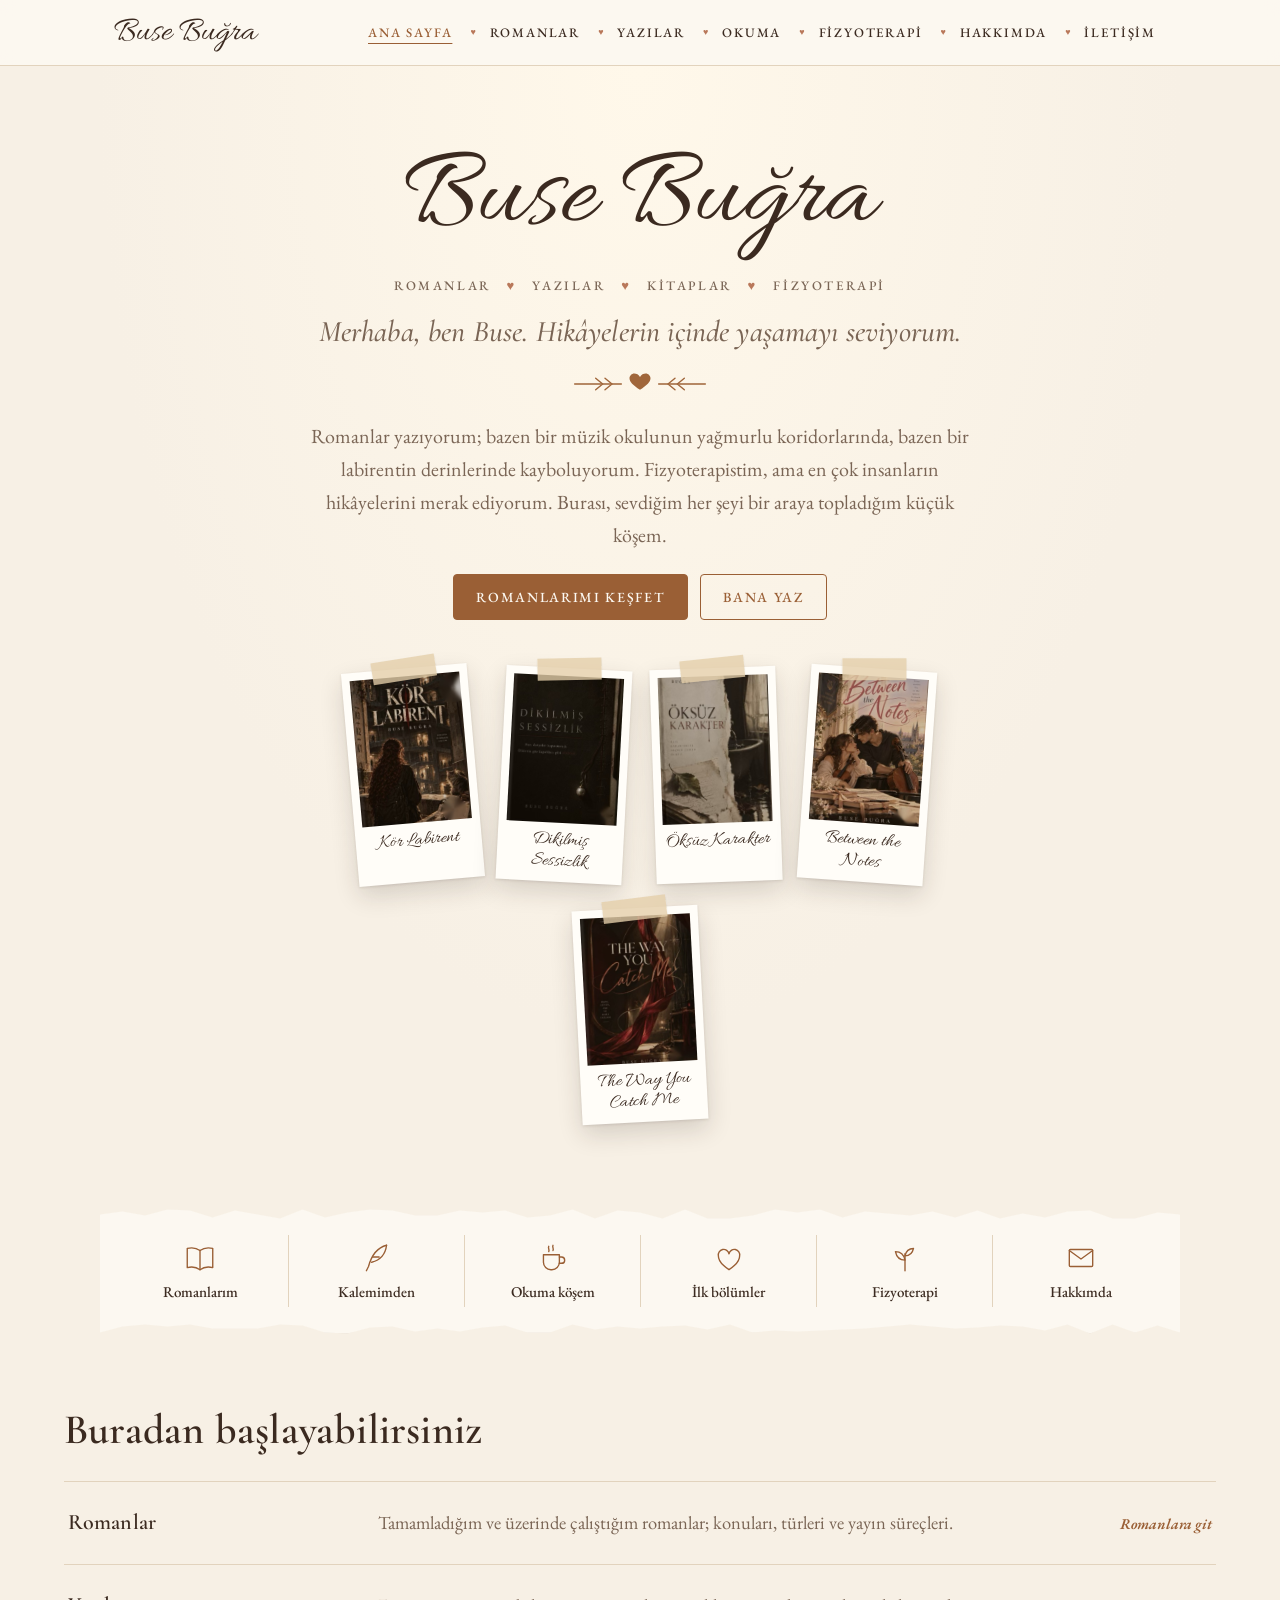
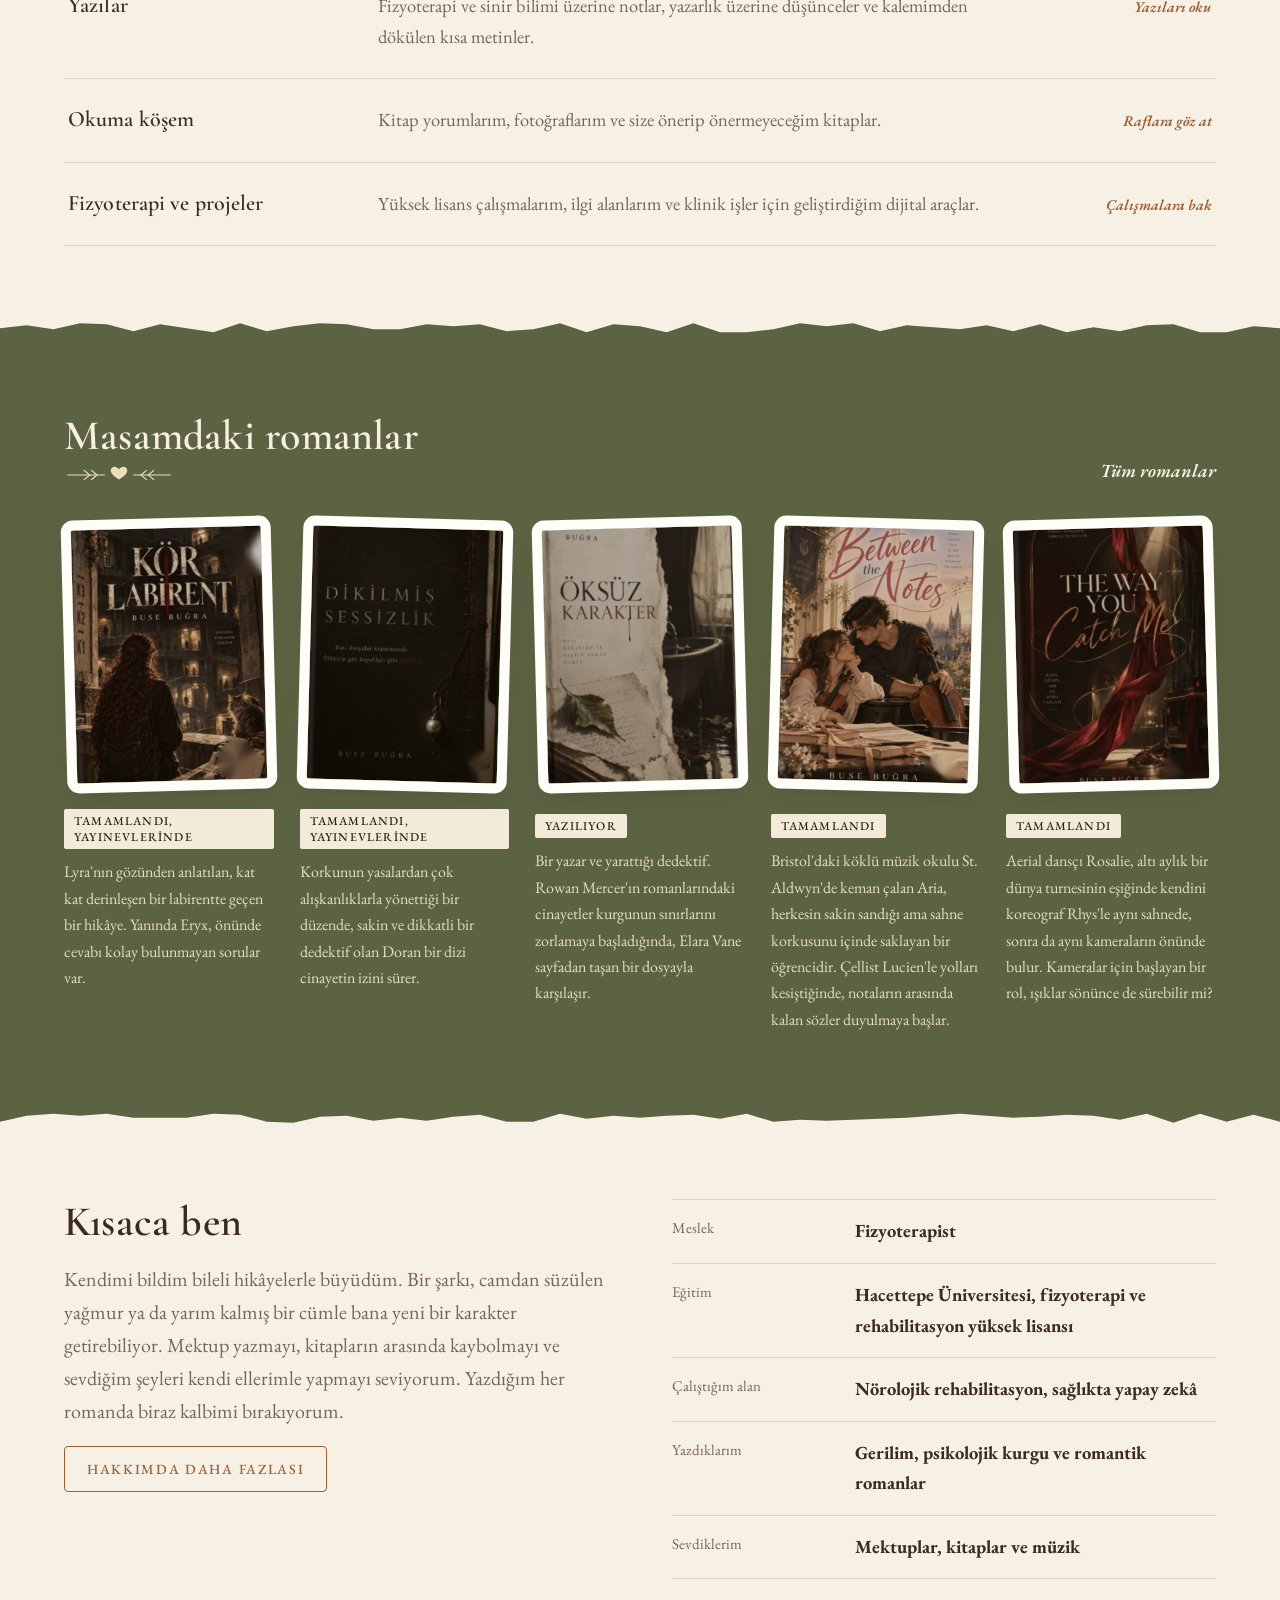
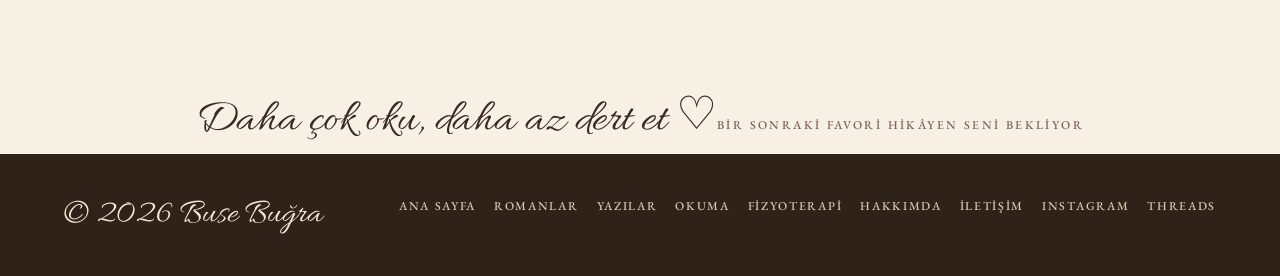
==== index.html @ b625b474 "Kişisel site: romanlar, yazılar, okuma köşesi, projeler ve yönetim paneli Co-Authored-By: Claude Opu" ====
<!DOCTYPE html>
<html lang="tr">
<head>
<meta charset="utf-8">
<meta name="viewport" content="width=device-width, initial-scale=1">
<title>Buse Buğra</title>
<meta name="description" content="Buse Buğra'nın romanları, yazıları ve çalışmaları.">
<link rel="icon" href="favicon.svg" type="image/svg+xml">
<link rel="stylesheet" href="style.css">
<script src="icerik.js"></script>
<script>document.documentElement.dataset.tema=(window.ICERIK&&ICERIK.tema)||"pudra"</script>
</head>
<body>

<header class="top">
  <div class="wrap">
    <a class="brand" href="index.html"><i></i>Buse Buğra</a>
    <nav class="nav" aria-label="Ana menü">
      <a href="index.html" aria-current="page">Ana Sayfa</a>
      <a href="romanlar.html">Romanlar</a>
      <a href="yazilar.html">Yazılar</a>
      <a href="okuma.html">Okuma</a>
      <a href="fizyoterapi.html">Fizyoterapi</a>
      <a href="hakkimda.html">Hakkımda</a>
      <a href="iletisim.html">İletişim</a>
    </nav>
  </div>
</header>

<main>
  <section class="band hero">
    <div class="wrap">
      <figure class="fan">
        <span class="sticker" aria-hidden="true">Okunmayı bekleyen 5 roman</span>
        <svg id="fan" viewBox="0 0 640 380" role="img" aria-label="Buse Buğra'nın beş romanının kapakları yelpaze gibi açılmış"></svg>
      </figure>
      <div class="text">
        <p class="hello-script k-only">Buse Buğra</p>
        <p class="caps-line k-only">Romanlar <span>&#9829;</span> Yazılar <span>&#9829;</span> Kitaplar <span>&#9829;</span> Fizyoterapi</p>
        <div class="sprig k-only" aria-hidden="true"></div>
        <h1>Merhaba, ben Buse. Hikâyelerin içinde yaşamayı seviyorum.</h1>
        <p class="lead">Romanlar yazıyorum; bazen bir müzik okulunun yağmurlu koridorlarında, bazen bir labirentin derinlerinde kayboluyorum. Fizyoterapistim, ama en çok insanların hikâyelerini merak ediyorum. Burası, sevdiğim her şeyi bir araya topladığım küçük köşem.</p>
        <div class="polas k-only" id="polas" style="order:7"></div>
        <div class="btns">
          <a class="btn solid" href="romanlar.html">Romanlarımı keşfet</a>
          <a class="btn ghost" href="iletisim.html">Bana yaz</a>
        </div>
      </div>
    </div>
  </section>

  <section class="k-only" style="padding:0 max(4vw,14px) 10px">
    <nav class="icons" aria-label="Bölümler">
      <a href="romanlar.html"><svg viewBox="0 0 32 32"><path d="M4 7c4-1 8-1 12 2 4-3 8-3 12-2v18c-4-1-8-1-12 2-4-3-8-3-12-2z"/><path d="M16 9v18"/></svg>Romanlarım</a>
      <a href="yazilar.html"><svg viewBox="0 0 32 32"><path d="M25 4c-8 2-14 9-17 20l-2 4"/><path d="M25 4c-1 8-6 14-14 16"/><path d="M12 15h6"/></svg>Kalemimden</a>
      <a href="okuma.html"><svg viewBox="0 0 32 32"><path d="M7 13h15v7a7 7 0 0 1-7 7h-1a7 7 0 0 1-7-7z"/><path d="M22 15h2a3 3 0 0 1 0 6h-2"/><path d="M12 5c-1 2 1 3 0 5M16 4c-1 2 1 3 0 5"/></svg>Okuma köşem</a>
      <a href="romanlar.html#kor-labirent"><svg viewBox="0 0 32 32"><path d="M16 27s-10-6-10-13a5 5 0 0 1 10-2 5 5 0 0 1 10 2c0 7-10 13-10 13z"/></svg>İlk bölümler</a>
      <a href="fizyoterapi.html"><svg viewBox="0 0 32 32"><path d="M16 28V12"/><path d="M16 18c-5 0-8-3-9-8 5 0 8 3 9 8zM16 14c4 0 7-2 8-7-4 0-7 2-8 7z"/></svg>Fizyoterapi</a>
      <a href="hakkimda.html"><svg viewBox="0 0 32 32"><rect x="5" y="8" width="22" height="16" rx="1"/><path d="M5 9l11 8 11-8"/></svg>Hakkımda</a>
    </nav>
  </section>
  <section class="band" style="padding-top:clamp(40px,5vw,64px)">
    <div class="wrap">
      <h2>Buradan başlayabilirsiniz</h2>
      <ul class="paths">
        <li><a href="romanlar.html"><h3>Romanlar</h3><p>Tamamladığım ve üzerinde çalıştığım romanlar; konuları, türleri ve yayın süreçleri.</p><span class="go">Romanlara git</span></a></li>
        <li><a href="yazilar.html"><h3>Yazılar</h3><p>Fizyoterapi ve sinir bilimi üzerine notlar, yazarlık üzerine düşünceler ve kalemimden dökülen kısa metinler.</p><span class="go">Yazıları oku</span></a></li>
        <li><a href="okuma.html"><h3>Okuma köşem</h3><p>Kitap yorumlarım, fotoğraflarım ve size önerip önermeyeceğim kitaplar.</p><span class="go">Raflara göz at</span></a></li>
        <li><a href="fizyoterapi.html"><h3>Fizyoterapi ve projeler</h3><p>Yüksek lisans çalışmalarım, ilgi alanlarım ve klinik işler için geliştirdiğim dijital araçlar.</p><span class="go">Çalışmalara bak</span></a></li>
      </ul>
    </div>
  </section>

  <section class="band mist olive">
    <div class="wrap">
      <div class="head">
        <h2>Masamdaki romanlar</h2>
        <a href="romanlar.html">Tüm romanlar</a>
      </div>
      <div class="books" id="books"></div>
    </div>
  </section>

  <section class="band hello">
    <div class="wrap">
      <div class="text">
        <h2>Kısaca ben</h2>
        <p class="lead">Kendimi bildim bileli hikâyelerle büyüdüm. Bir şarkı, camdan süzülen yağmur ya da yarım kalmış bir cümle bana yeni bir karakter getirebiliyor. Mektup yazmayı, kitapların arasında kaybolmayı ve sevdiğim şeyleri kendi ellerimle yapmayı seviyorum. Yazdığım her romanda biraz kalbimi bırakıyorum.</p>
        <div class="btns"><a class="btn ghost" href="hakkimda.html">Hakkımda daha fazlası</a></div>
      </div>
      <ul class="facts">
        <li><span>Meslek</span><b>Fizyoterapist</b></li>
        <li><span>Eğitim</span><b>Hacettepe Üniversitesi, fizyoterapi ve rehabilitasyon yüksek lisansı</b></li>
        <li><span>Çalıştığım alan</span><b>Nörolojik rehabilitasyon, sağlıkta yapay zekâ</b></li>
        <li><span>Yazdıklarım</span><b>Gerilim, psikolojik kurgu ve romantik romanlar</b></li>
        <li><span>Sevdiklerim</span><b>Mektuplar, kitaplar ve müzik</b></li>
      </ul>
    </div>
  </section>
  <div class="quote-strip k-only"><b>Daha çok oku, daha az dert et &#9825;</b><small>Bir sonraki favori hikâyen seni bekliyor</small></div>
</main>

<footer class="foot">
  <div class="wrap">
    <span>© 2026 Buse Buğra</span>
    <nav aria-label="Alt menü">
      <a href="index.html">Ana Sayfa</a>
      <a href="romanlar.html">Romanlar</a>
      <a href="yazilar.html">Yazılar</a>
      <a href="okuma.html">Okuma</a>
      <a href="fizyoterapi.html">Fizyoterapi</a>
      <a href="hakkimda.html">Hakkımda</a>
      <a href="iletisim.html">İletişim</a>
    </nav>
  </div>
</footer>

<script src="site.js"></script>
<script>
{
  const esc = s => String(s).replace(/[&<>"']/g, c => ({'&':'&amp;','<':'&lt;','>':'&gt;','"':'&quot;',"'":'&#39;'}[c]));

  const kitaplar = (window.ICERIK && ICERIK.romanlar) || [];
  const cs = getComputedStyle(document.documentElement);
  const zemin = {indigo:'--b1', gece:'--b3', gul:'--b2', lila:'--b4', pudra:'--b5'};

  // Kapak yelpazesi
  const satir = ad => { const out = []; let l = '';
    ad.split(' ').forEach(k => { if ((l + ' ' + k).trim().length > 10 && l) { out.push(l); l = k; } else l = (l + ' ' + k).trim(); });
    if (l) out.push(l); return out; };
  const W = 150, H = 214, cx = 320, top = 34, py = top + H + 320, n = kitaplar.length;
  const kat = (y, a, c, o) => `<path d="M0 ${y} ${Array.from({length: 8}, (_, i) => `Q ${i * 80 + 20} ${y - a * (i % 2 ? 1 : -1)} ${i * 80 + 40} ${y} T ${i * 80 + 80} ${y}`).join(' ')} L 640 400 L 0 400 Z" fill="${c}" style="filter:drop-shadow(0 -3px 2px rgba(58,31,36,${o}))"/>`;
  let fan = document.documentElement.dataset.tema === 'retro'
    ? `<defs><clipPath id="kart"><rect x="2" y="60" width="636" height="316" rx="30"/></clipPath></defs>
       <rect x="8" y="66" width="636" height="316" rx="30" fill="#3a1f24"/>
       <g clip-path="url(#kart)"><rect x="0" y="0" width="640" height="400" fill="#fbe6e3"/>
       <circle cx="500" cy="150" r="58" fill="#f7e2a2"/>` + kat(200, 16, '#d6cff2', .10) + kat(250, 14, '#f6d0d0', .12) + kat(300, 18, '#e46f7e', .14) + kat(345, 12, '#b8323f', .16) +
      `</g><rect x="2" y="60" width="636" height="316" rx="30" fill="none" stroke="#3a1f24" stroke-width="3"/>`
    : '';
  kitaplar.forEach((r, i) => {
    const aci = (i - (n - 1) / 2) * 12;
    const renk = cs.getPropertyValue(zemin[r.renk] || '--b1').trim();
    const yazi = r.renk === 'pudra' ? '#4a1f2e' : '#ffffff';
    const x = cx - W / 2, y = top;
    const ls = satir(r.ad);
    const lines = ls.map((t, j) => `<tspan x="${x + 18}" dy="${j ? 23 : 0}">${esc(t)}</tspan>`).join('');
    fan += `<g class="cv" style="transform-origin:${cx}px ${py}px;transform:rotate(${aci}deg);animation-delay:${i * 80}ms">
      <clipPath id="k${i}"><rect x="${x}" y="${y}" width="${W}" height="${H}" rx="8"/></clipPath>
      <rect x="${x + 5}" y="${y + 7}" width="${W}" height="${H}" rx="8" fill="#1c2030" opacity=".12"/>
      <g clip-path="url(#k${i})">
        <rect x="${x}" y="${y}" width="${W}" height="${H}" fill="${renk}"/>
        ${r.kapak ? `<image href="${esc(r.kapak)}" x="${x}" y="${y}" width="${W}" height="${H}" preserveAspectRatio="xMidYMid slice"/>` : ''}
        <rect x="${x}" y="${y}" width="9" height="${H}" fill="#000" opacity=".14"/>
        <circle cx="${x + W}" cy="${y + H}" r="80" fill="none" stroke="${yazi}" stroke-opacity=".22" stroke-width="1.5"/>
      </g>
      ${r.kapak ? '' : `<text y="${y + 38}" fill="${yazi}" font-family="Literata, Georgia, serif" font-size="19" font-weight="600">${lines}</text>`}
    </g>`;
  });
  const svg = document.getElementById('fan');
  svg.style.color = 'var(--ink)';
  svg.innerHTML = fan;

  // Polaroidler
  const pl = document.getElementById('polas');
  if (pl) pl.innerHTML = kitaplar.filter(r => r.kapak).map((r, i) => `<a class="pola" style="--r:${[-5, 3, -2, 4, -3][i % 5]}deg" href="romanlar.html#${SITE.slug(r.ad)}"><figure style="margin:0"><img src="${esc(r.kapak)}" alt="${esc(r.ad)} kapağı"><figcaption>${esc(r.ad)}</figcaption></figure></a>`).join('');

  // Roman kartları
  document.getElementById('books').innerHTML = kitaplar.map(r => `
    <article class="book">
      <a href="romanlar.html#${SITE.slug(r.ad)}" aria-label="${esc(r.ad)}">${SITE.kapak(r)}</a>
      <div><span class="tag">${esc(r.durum)}</span><p>${esc(r.tanitim)}</p></div>
    </article>`).join('');
}
</script>
</body>
</html>
---- style.css ----
/*
VOICE: sıcak ama özenli; bir yazarın ve bir klinisyenin ortak masası
IDEA: yazarın masası — romanlar yelpaze gibi açılmış, okura uzatılıyor
PICTURE: beş roman kapağının yelpazesi
COLOUR+TYPE: pudra beyazı zemin, bordo ana renk, gül kurusu vurgu; Literata + Figtree
LAYOUT: geniş beyaz alan, solda resim sağda metin, altta bantlar halinde bölümler
*/
@import url("https://fonts.googleapis.com/css2?family=Figtree:wght@400;500;600;700&family=Literata:opsz,wght@7..72,400;7..72,600&family=Fraunces:opsz,wght,SOFT,WONK@9..144,500..900,100,1&family=Caveat:wght@600&family=Cormorant+Garamond:ital,wght@0,500;0,600;0,700;1,500&family=EB+Garamond:ital,wght@0,400;0,500;1,400&family=Allura&display=swap");

:root{
  color-scheme:light dark;
  --bg:light-dark(#fdf7f6,#1d1417);
  --ink:light-dark(#2b1d22,#f3e6e8);
  --soft:light-dark(#6e5960,#c2a9b0);
  --line:light-dark(#eedcdc,#3a2a2f);
  --mist:light-dark(#f6e6e6,#271b1f);
  --indigo:light-dark(#7a2943,#eaa7b6);
  --indigo-ink:light-dark(#ffffff,#1d1417);
  --rose:#d98c9a;
  --b1:#7a2943;--b2:#b35a6e;--b3:#3a2a33;--b4:#9c6b80;--b5:#f0cfd3;--b6:#6e5960;--b7:#f6e6e6;
  --serif:"Literata",Georgia,serif;
  --sans:"Figtree",system-ui,sans-serif;
}
:root[data-theme=light]{color-scheme:light}
:root[data-theme=dark]{color-scheme:dark}
/* Renk temaları: icerik.js içindeki tema satırından seçilir */
:root[data-tema=murekkep]{--bg:light-dark(#ffffff,#14161f);--ink:light-dark(#1c2030,#eceef6);--soft:light-dark(#575d73,#a9aec4);--line:light-dark(#e3e5ef,#2a2e40);--mist:light-dark(#eef0fa,#1b1e2b);--indigo:light-dark(#3f4bb0,#9aa3f0);--indigo-ink:light-dark(#ffffff,#14161f);--rose:light-dark(#c8436e,#f08aa9);--b1:#3f4bb0;--b2:#c8436e;--b3:#2a2f45;--b4:#8e96d8;--b5:#e9b8c8}
:root[data-tema=lavanta]{--bg:light-dark(#faf8fd,#17131f);--ink:light-dark(#221b2e,#ece6f5);--soft:light-dark(#64597a,#b3a8c6);--line:light-dark(#e7e0f2,#2e2640);--mist:light-dark(#eee8f7,#201a2c);--indigo:light-dark(#5b3e8a,#c3a8ef);--indigo-ink:light-dark(#ffffff,#17131f);--rose:#e0a3c1;--b1:#5b3e8a;--b2:#b0679a;--b3:#2e2440;--b4:#8c7bb8;--b5:#e8d6f0}
:root[data-tema=gece]{color-scheme:dark;--bg:#151a2e;--ink:#ece6dd;--soft:#a9a6b8;--line:#2a3150;--mist:#1e2440;--indigo:#e58a9e;--indigo-ink:#151a2e;--rose:#e58a9e;--b1:#3d4a7a;--b2:#a8465e;--b3:#0d1120;--b4:#6f6a9a;--b5:#f2e9dc}
:root[data-tema=adacayi]{--bg:light-dark(#f7f6f0,#151814);--ink:light-dark(#1f2a22,#e6ece4);--soft:light-dark(#5d6a5f,#a9b5aa);--line:light-dark(#e2e4d8,#2b322b);--mist:light-dark(#ecefe3,#1c211b);--indigo:light-dark(#4f6b52,#a9c8a6);--indigo-ink:light-dark(#ffffff,#151814);--rose:#c9826b;--b1:#4f6b52;--b2:#a8634e;--b3:#26302a;--b4:#8aa08a;--b5:#e6dcc6}
:root[data-tema=adacayi] .cover.pudra,:root[data-tema=gece] .cover.pudra,:root[data-tema=lavanta] .cover.pudra{color:#2b2430}
*{box-sizing:border-box;min-width:0}
html{scroll-padding-top:72px}
body{margin:0;background:var(--bg);color:var(--ink);font:17px/1.6 var(--sans);overflow-x:clip}
a{color:inherit}
:focus-visible{outline:2px solid var(--indigo);outline-offset:3px;border-radius:4px}
.wrap{max-width:1180px;margin-inline:auto}
.band{padding:clamp(40px,6vw,88px) max(5vw,18px)}
.mist{background:var(--mist)}
h1,h2,h3{font-family:var(--serif);font-weight:600;line-height:1.08;text-wrap:balance;margin:0}
h1{font-size:clamp(34px,5vw,52px);letter-spacing:-.01em}
h2{font-size:clamp(28px,3.4vw,38px)}
h3{font-size:22px;line-height:1.2}
p{margin:0}
.lead{font-size:19px;color:var(--soft);max-width:34em}

/* Üst menü */
.top{position:sticky;top:0;z-index:5;background:color-mix(in srgb,var(--bg) 92%,transparent);backdrop-filter:blur(8px);border-bottom:1px solid var(--line)}
.top .wrap{display:flex;flex-wrap:wrap;align-items:center;justify-content:space-between;gap:8px 24px;padding:14px max(5vw,18px)}
.brand{font:600 22px/1 var(--serif);text-decoration:none;display:flex;align-items:center;gap:10px}
.brand i{width:9px;height:9px;border-radius:50%;background:var(--rose)}
.nav{display:flex;flex-wrap:wrap;gap:2px}
.nav a{text-decoration:none;font-weight:500;font-size:15px;padding:10px 12px;border-radius:999px;color:var(--soft)}
.nav a:hover{color:var(--ink);background:var(--mist)}
.nav a[aria-current=page]{color:var(--ink);background:var(--mist)}

/* Butonlar */
.btns{display:flex;flex-wrap:wrap;gap:12px}
.btn{display:inline-flex;align-items:center;min-height:48px;padding:0 22px;border-radius:999px;font-weight:600;font-size:16px;text-decoration:none;border:1.5px solid var(--indigo)}
.btn.solid{background:var(--indigo);color:var(--indigo-ink)}
.btn.ghost{color:var(--indigo)}
.btn:hover{filter:brightness(1.08)}

/* Giriş */
.hero .wrap{display:grid;grid-template-columns:minmax(0,.9fr) minmax(0,1.1fr);gap:clamp(28px,5vw,72px);align-items:center}
.hero .text{display:grid;gap:22px}
.fan{width:100%;max-width:520px;justify-self:center;margin:0}
.fan svg{width:100%;height:auto;display:block;overflow:visible}
.fan .cv{transform-box:view-box;animation:fan .9s cubic-bezier(.2,.7,.2,1) both}
@keyframes fan{from{transform:rotate(0deg) translateY(10px);opacity:0}}
@media(prefers-reduced-motion:reduce){.fan .cv{animation:none}}

/* Üç yol */
.paths{list-style:none;margin:28px 0 0;padding:0;border-top:1px solid var(--line)}
.paths li{border-bottom:1px solid var(--line)}
.paths a{display:grid;grid-template-columns:minmax(0,15em) minmax(0,1fr) 9.5em;gap:8px 32px;align-items:baseline;padding:26px 4px;text-decoration:none}
.paths a:hover h3{color:var(--indigo)}
.paths p{color:var(--soft)}
.paths .go{text-align:right;font-weight:600;color:var(--indigo);font-size:15px;white-space:nowrap}

/* Romanlar */
.head{display:flex;flex-wrap:wrap;justify-content:space-between;align-items:end;gap:12px 24px;margin-bottom:32px}
.head a{font-weight:600;color:var(--indigo);text-decoration:none}
.books{display:grid;grid-template-columns:repeat(5,minmax(0,1fr));gap:clamp(16px,2vw,28px)}
.book{display:grid;grid-template-rows:auto 1fr;gap:18px}
.cover{aspect-ratio:3/4;border-radius:4px 12px 12px 4px;padding:18px 16px;display:flex;flex-direction:column;justify-content:space-between;color:#fff;position:relative;overflow:hidden;box-shadow:inset 10px 0 0 rgba(0,0,0,.14)}
.cover.indigo{background:var(--b1)}.cover.gece{background:var(--b3)}.cover.gul{background:var(--b2)}.cover.lila{background:var(--b4)}.cover.pudra{background:var(--b5);color:#4a1f2e}
.cover.foto{padding:0;box-shadow:none;background:var(--line)}.cover.foto::after{display:none}
.cover.foto img{width:100%;height:100%;object-fit:cover;display:block}
a:has(>.cover){display:block;text-decoration:none;border-radius:4px 12px 12px 4px}
.cover.pudra::after{border-color:rgba(74,31,46,.2)}
.cover b{font:600 clamp(21px,1.9vw,25px)/1.12 var(--serif);text-wrap:balance}
.cover small{font-size:14px;opacity:.85}
.cover::after{content:"";position:absolute;right:-30%;bottom:-20%;width:90%;aspect-ratio:1;border-radius:50%;border:1.5px solid rgba(255,255,255,.22)}
.tag{display:inline-block;font-size:13px;font-weight:600;padding:4px 10px;border-radius:999px;background:var(--bg);color:var(--ink);margin-bottom:10px}
.book p{color:var(--soft);font-size:16px}

/* Kısa tanışma */
.hello .wrap{display:grid;grid-template-columns:minmax(0,1fr) minmax(0,1fr);gap:clamp(24px,5vw,72px);align-items:start}
.hello .text{display:grid;gap:18px}
.facts{list-style:none;margin:0;padding:0;display:grid;gap:0;border-top:1px solid var(--line)}
.facts li{display:grid;grid-template-columns:9em minmax(0,1fr);gap:16px;padding:16px 0;border-bottom:1px solid var(--line)}
.facts span{color:var(--soft);font-size:15px}

/* Alt bilgi */
.foot{border-top:1px solid var(--line);padding:32px max(5vw,18px);font-size:15px;color:var(--soft)}
.foot .wrap{display:flex;flex-wrap:wrap;justify-content:space-between;gap:12px 24px}
.foot nav{display:flex;flex-wrap:wrap;gap:4px 18px}
.foot a{text-decoration:none}.foot a:hover{color:var(--ink)}

/* Yakında sayfaları */
.soon{min-height:52vh;display:grid;place-items:center;text-align:center}
.soon .wrap{display:grid;gap:18px;justify-items:center}

@media(max-width:1060px){.books{grid-template-columns:repeat(3,minmax(0,1fr))}}
@media(max-width:860px){
  .books{grid-template-columns:minmax(0,1fr);max-width:440px}
  .paths a{grid-template-columns:minmax(0,1fr) auto}
  .cover{aspect-ratio:16/9}
  .paths p{grid-column:1/-1;grid-row:2}
}
@media(max-width:700px){
  .hero .wrap,.hello .wrap{grid-template-columns:minmax(0,1fr)}
  .hero .text{order:-1}
  .fan{max-width:380px}
  .facts li{grid-template-columns:minmax(0,1fr);gap:2px}
}

/* Romanlar sayfası */
.intro{display:grid;gap:16px}.intro .lead{max-width:40em}
.jump{display:flex;flex-wrap:wrap;gap:8px;margin-top:8px}
.jump a{text-decoration:none;font-size:15px;font-weight:500;padding:9px 14px;border-radius:999px;border:1px solid var(--line);color:var(--soft)}
.jump a:hover{color:var(--ink);border-color:var(--indigo)}
.novel{display:grid;grid-template-columns:minmax(0,300px) minmax(0,1fr);gap:clamp(24px,5vw,64px);align-items:start;padding-block:clamp(36px,5vw,64px);border-top:1px solid var(--line)}
.novel:first-child{border-top:0}
.novel .cover{max-width:300px}
.novel .cover b{font-size:clamp(24px,2.6vw,30px)}
.novel .body{display:grid;gap:18px;max-width:640px}
.novel .tags{display:flex;flex-wrap:wrap;gap:8px}
.novel .tag{margin:0;background:var(--bg)}
.novel .tag.ok{background:color-mix(in srgb,var(--indigo) 14%,transparent);color:var(--indigo)}
.novel .lead{max-width:none}
.meta{list-style:none;margin:0;padding:0;border-top:1px solid var(--line)}
.meta li{display:grid;grid-template-columns:8em minmax(0,1fr);gap:16px;padding:12px 0;border-bottom:1px solid var(--line);font-size:16px}
.meta span{color:var(--soft)}
.note{font-size:15px;color:var(--soft);background:var(--mist);padding:16px 18px;border-radius:12px}
@media(max-width:700px){.novel{grid-template-columns:minmax(0,1fr)}.novel .cover{max-width:240px}}

/* Yazılar */
.jump button{font:500 15px var(--sans);padding:9px 14px;min-height:40px;border-radius:999px;border:1px solid var(--line);background:none;color:var(--soft);cursor:pointer}
.jump button:hover{color:var(--ink);border-color:var(--indigo)}
.jump button[aria-pressed=true]{background:var(--indigo);border-color:var(--indigo);color:var(--indigo-ink)}
.posts{list-style:none;margin:0;padding:0;border-top:1px solid var(--line)}
.posts>li{border-bottom:1px solid var(--line)}
.post{display:grid;grid-template-columns:10em minmax(0,1fr) auto;gap:6px 32px;align-items:baseline;padding:26px 4px;text-decoration:none}
.post .when,.read .when{color:var(--soft);font-size:15px;white-space:nowrap}
.post .what{display:grid;gap:6px}
.post b{font:600 22px/1.25 var(--serif)}
.post:hover b{color:var(--indigo)}
.post .ozet{color:var(--soft);font-size:16px;max-width:40em}
.kat{font-size:14px;font-weight:600;color:var(--indigo)}
.post .go{font-size:14px;color:var(--soft);white-space:nowrap}
.empty{padding:40px 4px;display:grid;gap:6px}
.empty b{font:600 22px var(--serif)}.empty span{color:var(--soft)}
.narrow{max-width:700px}
.read .back{display:inline-block;margin-bottom:28px;font-weight:600;color:var(--indigo);text-decoration:none}
.read header{display:grid;gap:12px;margin-bottom:36px;padding-bottom:28px;border-bottom:1px solid var(--line)}
.prose{font:18px/1.8 var(--serif);display:grid;gap:1.1em}
.prose h2{font-size:26px;margin-top:.6em}
.prose blockquote{margin:0;padding:4px 0 4px 20px;border-left:3px solid var(--rose);color:var(--soft);font-style:italic}
.pager{display:grid;grid-template-columns:minmax(0,1fr) minmax(0,1fr);gap:16px;margin-top:56px;padding-top:28px;border-top:1px solid var(--line)}
.pager a{text-decoration:none;display:grid;gap:4px;font:600 18px/1.3 var(--serif)}
.pager a span{font:500 14px var(--sans);color:var(--soft)}
.pager a.next{text-align:right}
.pager a:hover{color:var(--indigo)}
@media(max-width:700px){.post{grid-template-columns:minmax(0,1fr)}.post .go{display:none}.pager{grid-template-columns:minmax(0,1fr)}.pager a.next{text-align:left}}
.devam{margin-top:32px}.devam.yakinda{font:italic 18px var(--serif);color:var(--soft)}
.post .kisa{font-size:13px;font-weight:600;color:var(--rose);margin-left:8px}

/* Fizyoterapi ve projeler */
.physio{display:grid;grid-template-columns:minmax(0,1.1fr) minmax(0,1fr);gap:clamp(24px,5vw,72px);align-items:start}
.grp{font-size:20px;margin:8px 0 16px}
.apps{display:grid;grid-template-columns:repeat(auto-fill,minmax(min(100%,320px),1fr));gap:16px;margin-bottom:36px}
.app{display:grid;grid-template-columns:64px minmax(0,1fr);gap:16px;background:var(--bg);border:1px solid var(--line);border-radius:18px;padding:20px}
.app img,.app .ph{width:64px;height:64px;border-radius:16px;object-fit:cover;background:var(--mist)}
.app h4{font:600 19px/1.2 var(--serif);margin:2px 0 6px}
.app p{font-size:15px;color:var(--soft);margin-bottom:14px}
.btn.sm{min-height:40px;padding:0 16px;font-size:15px}
/* Hakkımda */
.about{display:grid;grid-template-columns:minmax(0,1.3fr) minmax(0,.8fr);gap:clamp(28px,5vw,72px);align-items:start}
.about .text{display:grid;gap:22px}
.portrait{margin:0;aspect-ratio:4/5;border-radius:200px 200px 24px 24px;overflow:hidden;background:var(--mist)}
.portrait img{width:100%;height:100%;object-fit:cover}
.portrait .mono{width:100%;height:100%;display:grid;place-items:center;font:600 clamp(90px,14vw,160px)/1 var(--serif);color:var(--indigo);background:linear-gradient(160deg,var(--mist),color-mix(in srgb,var(--rose) 35%,var(--mist)))}
.facts.wide li{grid-template-columns:12em minmax(0,1fr)}
/* İletişim */
.contact{min-height:60vh}
.contact .wrap{display:grid;gap:20px;max-width:760px;margin-inline:0}
.mail{display:grid;gap:10px;margin-top:12px;padding:28px;border-radius:20px;background:var(--mist)}
.mail span{color:var(--soft);font-size:15px}
.mail b{font:600 clamp(20px,3.4vw,28px)/1.2 var(--serif);overflow-wrap:anywhere}
.mail .btns{margin-top:8px}
.mail small{color:var(--soft);min-height:1.2em}
button.btn{font-family:var(--sans);background:none;cursor:pointer}
@media(max-width:760px){.physio,.about{grid-template-columns:minmax(0,1fr)}.portrait{max-width:300px}}

/* Romanın şarkıları */
.songs{border-top:1px solid var(--line);padding-top:14px}
.songs summary{cursor:pointer;font:600 18px var(--serif);list-style:none;display:flex;justify-content:space-between;align-items:center;gap:12px;min-height:44px}
.songs summary::-webkit-details-marker{display:none}
.songs summary::after{content:"+";font:400 24px var(--sans);color:var(--indigo)}
.songs[open] summary::after{content:"–"}
.songs summary span{font:500 14px var(--sans);color:var(--soft);margin-left:auto}
.songs ol{margin:8px 0 0;padding:0;list-style:none;counter-reset:s;display:grid;gap:2px}
.songs li{counter-increment:s}
.songs a{display:grid;grid-template-columns:2em minmax(0,1fr) auto;gap:10px;align-items:baseline;padding:9px 8px;border-radius:10px;text-decoration:none}
.songs a::before{content:counter(s);color:var(--soft);font-size:14px}
.songs a:hover{background:var(--bg)}
.songs b{font-weight:600;font-size:16px}
.songs a span{color:var(--soft);font-size:14px;text-align:right}
.prose h3.alt{font:italic 400 22px var(--serif);color:var(--soft);margin-top:-.6em}

/* Okuma köşem */
.shelf{display:grid;grid-template-columns:repeat(auto-fill,minmax(min(100%,210px),1fr));gap:18px}
.now{display:grid;grid-template-columns:64px minmax(0,1fr);gap:14px;align-items:start;background:var(--bg);border-radius:16px;padding:16px}
.now img,.now .spine{width:64px;aspect-ratio:2/3;border-radius:3px 8px 8px 3px;object-fit:cover;box-shadow:inset 5px 0 0 rgba(0,0,0,.15)}
.now .spine{display:flex;align-items:flex-end;padding:6px;color:#fff}
.now .spine b{font:600 10px/1.15 var(--serif)}
.now h3{font-size:17px;line-height:1.25}
.now p{font-size:14px;color:var(--soft);margin:4px 0 10px}
.bar{height:6px;border-radius:9px;background:var(--mist);overflow:hidden}
.bar span{display:block;height:100%;background:var(--indigo);border-radius:9px}
.now small{font-size:13px;color:var(--soft)}
.reviews{display:grid;grid-template-columns:repeat(auto-fill,minmax(min(100%,240px),1fr));gap:24px}
.review{text-decoration:none;display:grid;gap:14px}
.review img,.review .ph{width:100%;aspect-ratio:4/5;object-fit:cover;border-radius:16px}
.review .ph{display:flex;align-items:flex-end;padding:18px;color:#fff}
.review .ph b{font:600 22px/1.15 var(--serif)}
.review:hover h3{color:var(--indigo)}
.rv{display:grid;gap:4px;justify-items:start}
.rv .by{color:var(--soft);font-size:15px}
.stars{color:var(--rose);letter-spacing:2px;font-size:16px}.stars i{font-style:normal;opacity:.25}
.badge{display:inline-block;font-size:13px;font-weight:600;padding:4px 10px;border-radius:999px}
.badge.yes{background:color-mix(in srgb,var(--indigo) 15%,transparent);color:var(--indigo)}
.badge.maybe{background:var(--mist);color:var(--soft)}
.badge.no{background:var(--line);color:var(--ink)}
.read header .badge{justify-self:start}
.hero-img{width:100%;border-radius:18px;margin-bottom:32px}
.pull{margin:0 0 32px;font:italic 400 24px/1.45 var(--serif);color:var(--indigo);text-wrap:balance}
.social{display:inline-flex;align-items:center;gap:8px;text-decoration:none;font-weight:600}
.reviews .empty{grid-column:1/-1}
.pimg{margin:.4em 0}.pimg img{width:100%;border-radius:14px;display:block}.pimg figcaption{font:14px var(--sans);color:var(--soft);margin-top:8px;text-align:center}

/* ============ RETRO TEMA (Pinterest ilhamı: kâğıt kesiği, şeker kutusu, retro sabun) ============ */
:root[data-tema=retro]{color-scheme:light;
  --bg:#fbf3ea;--ink:#3a1f24;--soft:#7a5a5f;--line:#ecd3cc;--mist:#f8dcdc;
  --indigo:#b8323f;--indigo-ink:#fff8f1;--rose:#e46f7e;
  --lila:#d6cff2;--butter:#f7e2a2;--cherry:#b8323f;
  --b1:#b8323f;--b2:#e46f7e;--b3:#3a1f24;--b4:#9a8ad6;--b5:#f6d0d0;--b6:#c46a3c;--b7:#f7e2a2;
  --serif:"Fraunces","Literata",Georgia,serif;
}
:root[data-tema=retro] h1,:root[data-tema=retro] h2,:root[data-tema=retro] .brand{font-family:var(--serif);font-weight:800;font-variation-settings:"SOFT" 100,"WONK" 1;letter-spacing:-.01em}
:root[data-tema=retro] h1{font-size:clamp(38px,5.6vw,60px)}
:root[data-tema=retro] h3{font-family:var(--serif);font-weight:700;font-variation-settings:"SOFT" 100}
:root[data-tema=retro] .brand i{background:var(--cherry);width:12px;height:12px;box-shadow:0 0 0 3px var(--butter)}
/* üst menü */
:root[data-tema=retro] .top{background:var(--bg);border-bottom:2px solid var(--ink)}
:root[data-tema=retro] .nav a{color:var(--ink);font-weight:600}
:root[data-tema=retro] .nav a:hover{background:var(--mist)}
:root[data-tema=retro] .nav a[aria-current=page]{background:var(--cherry);color:var(--indigo-ink)}
/* retro düğmeler: kalın çerçeve + kaydırılmış gölge */
:root[data-tema=retro] .btn{border:2px solid var(--ink);box-shadow:3px 3px 0 var(--ink);transition:transform .12s,box-shadow .12s}
:root[data-tema=retro] .btn:hover{transform:translate(-1px,-1px);box-shadow:4px 4px 0 var(--ink);filter:none}
:root[data-tema=retro] .btn:active{transform:translate(2px,2px);box-shadow:1px 1px 0 var(--ink)}
:root[data-tema=retro] .btn.ghost{background:var(--bg);color:var(--ink)}
:root[data-tema=retro] .btn.solid{background:var(--cherry);color:var(--indigo-ink)}
/* pötikare bant + tırtıklı kenar */
:root[data-tema=retro] .band.mist{position:relative;background-color:#fbe6e3;
  background-image:linear-gradient(90deg,rgba(228,111,126,.16) 50%,transparent 50%),linear-gradient(rgba(228,111,126,.16) 50%,transparent 50%);
  background-size:28px 28px}
:root[data-tema=retro] .band.mist::before{content:"";position:absolute;left:0;right:0;top:-13px;height:14px;
  background:radial-gradient(circle at 10px 14px,#fbe6e3 9.5px,transparent 10px) 0 0/20px 14px repeat-x}
:root[data-tema=retro] .band.mist::after{content:"";position:absolute;left:0;right:0;bottom:-13px;height:14px;z-index:1;
  background:radial-gradient(circle at 10px 0,#fbe6e3 9.5px,transparent 10px) 0 0/20px 14px repeat-x}
/* kartlar: çerçeveli, gölgeli */
:root[data-tema=retro] .now,:root[data-tema=retro] .app,:root[data-tema=retro] .mail,:root[data-tema=retro] .panel{border:2px solid var(--ink);box-shadow:5px 5px 0 var(--ink);background:var(--bg)}
:root[data-tema=retro] .cover{border-radius:6px 14px 14px 6px;box-shadow:5px 5px 0 var(--ink);border:2px solid var(--ink)}
:root[data-tema=retro] .tag{border:1.5px solid var(--ink);background:var(--butter)}
:root[data-tema=retro] .novel .tag{background:var(--butter)}
:root[data-tema=retro] .novel .tag.ok{background:var(--lila);color:var(--ink)}
:root[data-tema=retro] .jump a,:root[data-tema=retro] .jump button{border:2px solid var(--ink);color:var(--ink);font-weight:600;background:var(--bg)}
:root[data-tema=retro] .jump button[aria-pressed=true]{background:var(--cherry);color:var(--indigo-ink)}
:root[data-tema=retro] .paths li{border-color:var(--ink)}
:root[data-tema=retro] .paths{border-color:var(--ink)}
:root[data-tema=retro] .paths a:hover{background:var(--butter)}
:root[data-tema=retro] .kat,:root[data-tema=retro] .head a,:root[data-tema=retro] .paths .go{color:var(--cherry)}
:root[data-tema=retro] .foot{background:var(--cherry);color:#fbe6e3;border:0}
:root[data-tema=retro] .foot a:hover{color:#fff}
:root[data-tema=retro] .portrait{border:2px solid var(--ink);box-shadow:6px 6px 0 var(--ink)}
:root[data-tema=retro] .portrait .mono{background:repeating-linear-gradient(135deg,var(--mist) 0 14px,#fbe6e3 14px 28px);color:var(--cherry)}
/* çıkartma rozeti */
.sticker{display:none}
:root[data-tema=retro] .sticker{display:grid;place-items:center;position:absolute;width:118px;height:118px;border-radius:50%;
  background:var(--butter);border:2px solid var(--ink);box-shadow:3px 3px 0 var(--ink);transform:rotate(-12deg);
  font:600 21px/1.05 "Caveat",cursive;color:var(--ink);text-align:center;padding:12px;z-index:2}
:root[data-tema=retro] .fan{position:relative}
.fan .sticker{right:2%;top:-2%}
@media(max-width:700px){:root[data-tema=retro] .sticker{width:92px;height:92px;font-size:17px}}
:root[data-tema=retro] .hero{background:linear-gradient(180deg,var(--bg) 60%,#f6e1dc)}

/* ============ KAFE TEMA (mum ışığında okuma köşesi) ============ */
.k-only{display:none}
:root[data-tema=kafe]{color-scheme:light;
  --bg:#f7f0e5;--paper:#fcf8f1;--ink:#3b2a20;--soft:#7a6555;--line:#e2d3bd;--mist:#efe3d0;
  --indigo:#9a5f35;--indigo-ink:#fcf8f1;--rose:#b9785a;--olive:#5c6343;--espresso:#2e2219;--candle:#e5b562;
  --b1:#5a3a2a;--b2:#9a5f35;--b3:#2e2219;--b4:#5c6343;--b5:#e9dcc6;--b6:#7a6555;--b7:#efe3d0;
  --serif:"Cormorant Garamond","EB Garamond",Georgia,serif;--sans:"EB Garamond",Georgia,serif;
  --script:"Allura","Caveat",cursive;--sprig:url("data:image/svg+xml,%3Csvg xmlns='http://www.w3.org/2000/svg' viewBox='0 0 120 24'%3E%3Cg fill='none' stroke='%23a0663a' stroke-width='1.2' stroke-linecap='round'%3E%3Cpath d='M4 12h40M76 12h40'/%3E%3Cpath d='M36 12l-6-5M36 12l-6 5M28 12l-6-5M28 12l-6 5M84 12l6-5M84 12l6 5M92 12l6-5M92 12l6 5'/%3E%3Cpath d='M60 17c-6-4-9-7-9-10 0-2 2-4 4-4 2 0 4 1 5 3 1-2 3-3 5-3 2 0 4 2 4 4 0 3-3 6-9 10z' fill='%23a0663a' stroke='none'/%3E%3C/g%3E%3C/svg%3E");
}
:root[data-tema=kafe] .k-only{display:block}
:root[data-tema=kafe] body{font-size:18.5px;line-height:1.65;background:var(--bg)}
:root[data-tema=kafe] h1,:root[data-tema=kafe] h2,:root[data-tema=kafe] h3{font-family:var(--serif);font-weight:600;letter-spacing:.005em}
:root[data-tema=kafe] h2{font-size:clamp(30px,3.6vw,42px)}
:root[data-tema=kafe] .lead{font-size:20px}
/* başlık çubuğu */
:root[data-tema=kafe] .top{background:color-mix(in srgb,var(--paper) 94%,transparent);border-bottom:1px solid var(--line)}
:root[data-tema=kafe] .brand{font:400 34px/1 var(--script);color:var(--ink)}
:root[data-tema=kafe] .brand i{display:none}
:root[data-tema=kafe] .nav a{font:500 13px var(--sans);text-transform:uppercase;letter-spacing:.14em;color:var(--ink);padding:10px 10px;border-radius:0}
:root[data-tema=kafe] .nav a+a::before{content:"\2665";color:var(--rose);font-size:9px;margin:0 12px 0 -4px;vertical-align:2px}
:root[data-tema=kafe] .nav a:hover,:root[data-tema=kafe] .nav a[aria-current=page]{background:none;color:var(--indigo)}
:root[data-tema=kafe] .nav a[aria-current=page]{text-decoration:underline;text-underline-offset:6px;text-decoration-thickness:1px}
/* düğmeler */
:root[data-tema=kafe] .btn{border-radius:4px;font:500 14px var(--sans);text-transform:uppercase;letter-spacing:.12em;min-height:46px;padding:0 22px;border:1px solid var(--indigo)}
:root[data-tema=kafe] .btn.solid{background:var(--indigo);color:var(--indigo-ink)}
:root[data-tema=kafe] .btn.ghost{background:transparent;color:var(--indigo)}
/* giriş: ortalanmış, el yazısı */
:root[data-tema=kafe] .hero{background:radial-gradient(ellipse at 50% 0%,#fff8ea 0%,var(--bg) 60%)}
:root[data-tema=kafe] .hero .wrap{grid-template-columns:minmax(0,1fr);justify-items:center;text-align:center;gap:34px}
:root[data-tema=kafe] .hero .fan{display:none}
:root[data-tema=kafe] .hero .text{justify-items:center;max-width:720px}
:root[data-tema=kafe] .hero h1{font-size:clamp(24px,2.6vw,30px);font-weight:500;font-style:italic;color:var(--soft);order:3}
:root[data-tema=kafe] .hero .lead{order:5}
:root[data-tema=kafe] .hero .btns{order:6;justify-content:center}
.hello-script{font:400 clamp(64px,10vw,112px)/1 var(--script);color:var(--ink);order:1;margin:0}
.caps-line{font:500 13px var(--sans);text-transform:uppercase;letter-spacing:.2em;color:var(--soft);order:2}
.caps-line span{color:var(--rose);margin:0 10px}
.sprig{order:4;width:150px;height:28px;background:var(--sprig) center/contain no-repeat}
:root[data-tema=kafe] .head h2::after{content:"";display:block;width:120px;height:22px;margin-top:6px;background:var(--sprig) left center/contain no-repeat}
/* polaroidler */
.polas{display:flex;justify-content:center;flex-wrap:wrap;gap:clamp(10px,2vw,26px);padding:8px 0 10px}
.pola{background:#fffdf8;padding:10px 10px 0;width:clamp(120px,15vw,168px);box-shadow:0 10px 24px rgba(46,34,25,.16),0 1px 3px rgba(46,34,25,.12);transform:rotate(var(--r,0deg));position:relative;text-decoration:none;transition:transform .25s}
.pola:hover{transform:rotate(0) translateY(-4px)}
.pola img{width:100%;aspect-ratio:3/4;object-fit:cover;display:block}
.pola figcaption{font:400 22px/1.1 var(--script);color:var(--ink);text-align:center;padding:10px 2px 12px}
.pola::before{content:"";position:absolute;top:-10px;left:50%;width:64px;height:22px;transform:translateX(-50%) rotate(-4deg);background:rgba(229,207,170,.78);box-shadow:0 1px 2px rgba(0,0,0,.08)}
/* simge satırı */
.icons{display:grid;grid-template-columns:repeat(6,minmax(0,1fr));background:var(--paper);clip-path:polygon(0.0% 5px,2.08% 2px,4.17% 6px,6.25% 0px,8.33% 1px,10.42% 8px,12.5% 1px,14.58% 5px,16.67% 9px,18.75% 0px,20.83% 8px,22.92% 3px,25.0% 0px,27.08% 1px,29.17% 6px,31.25% 6px,33.33% 1px,35.42% 3px,37.5% 1px,39.58% 8px,41.67% 6px,43.75% 0px,45.83% 9px,47.92% 1px,50.0% 3px,52.08% 9px,54.17% 0px,56.25% 9px,58.33% 9px,60.42% 6px,62.5% 0px,64.58% 3px,66.67% 0px,68.75% 8px,70.83% 2px,72.92% 4px,75.0% 6px,77.08% 2px,79.17% 8px,81.25% 1px,83.33% 9px,85.42% 4px,87.5% 8px,89.58% 2px,91.67% 1px,93.75% 9px,95.83% 9px,97.92% 3px,100.0% 5px,100.0% calc(100% - 1px),97.92% calc(100% - 8px),95.83% calc(100% - 1px),93.75% calc(100% - 9px),91.67% calc(100% - 0px),89.58% calc(100% - 9px),87.5% calc(100% - 3px),85.42% calc(100% - 7px),83.33% calc(100% - 8px),81.25% calc(100% - 6px),79.17% calc(100% - 5px),77.08% calc(100% - 7px),75.0% calc(100% - 9px),72.92% calc(100% - 7px),70.83% calc(100% - 5px),68.75% calc(100% - 4px),66.67% calc(100% - 3px),64.58% calc(100% - 2px),62.5% calc(100% - 3px),60.42% calc(100% - 1px),58.33% calc(100% - 9px),56.25% calc(100% - 4px),54.17% calc(100% - 8px),52.08% calc(100% - 7px),50.0% calc(100% - 5px),47.92% calc(100% - 7px),45.83% calc(100% - 4px),43.75% calc(100% - 9px),41.67% calc(100% - 1px),39.58% calc(100% - 1px),37.5% calc(100% - 8px),35.42% calc(100% - 6px),33.33% calc(100% - 2px),31.25% calc(100% - 5px),29.17% calc(100% - 2px),27.08% calc(100% - 7px),25.0% calc(100% - 6px),22.92% calc(100% - 0px),20.83% calc(100% - 1px),18.75% calc(100% - 8px),16.67% calc(100% - 9px),14.58% calc(100% - 5px),12.5% calc(100% - 5px),10.42% calc(100% - 5px),8.33% calc(100% - 9px),6.25% calc(100% - 7px),4.17% calc(100% - 9px),2.08% calc(100% - 7px),0.0% calc(100% - 1px));padding:26px 12px;max-width:1080px;margin:0 auto;box-shadow:0 6px 20px rgba(46,34,25,.08)}
.icons a{display:grid;justify-items:center;gap:8px;text-decoration:none;color:var(--ink);font:500 15px/1.2 var(--sans);text-align:center;padding:6px 4px;border-left:1px solid var(--line)}
.icons a:first-child{border-left:0}
.icons svg{width:34px;height:34px;stroke:var(--indigo);fill:none;stroke-width:1.3;stroke-linecap:round;stroke-linejoin:round}
.icons a:hover{color:var(--indigo)}
@media(max-width:700px){.icons{grid-template-columns:repeat(3,minmax(0,1fr));row-gap:16px}.icons a:nth-child(4){border-left:0}}
/* bantlar */
:root[data-tema=kafe] .band.mist{background:var(--mist);clip-path:polygon(0.0% 5px,2.08% 2px,4.17% 6px,6.25% 0px,8.33% 1px,10.42% 8px,12.5% 1px,14.58% 5px,16.67% 9px,18.75% 0px,20.83% 8px,22.92% 3px,25.0% 0px,27.08% 1px,29.17% 6px,31.25% 6px,33.33% 1px,35.42% 3px,37.5% 1px,39.58% 8px,41.67% 6px,43.75% 0px,45.83% 9px,47.92% 1px,50.0% 3px,52.08% 9px,54.17% 0px,56.25% 9px,58.33% 9px,60.42% 6px,62.5% 0px,64.58% 3px,66.67% 0px,68.75% 8px,70.83% 2px,72.92% 4px,75.0% 6px,77.08% 2px,79.17% 8px,81.25% 1px,83.33% 9px,85.42% 4px,87.5% 8px,89.58% 2px,91.67% 1px,93.75% 9px,95.83% 9px,97.92% 3px,100.0% 5px,100.0% calc(100% - 1px),97.92% calc(100% - 8px),95.83% calc(100% - 1px),93.75% calc(100% - 9px),91.67% calc(100% - 0px),89.58% calc(100% - 9px),87.5% calc(100% - 3px),85.42% calc(100% - 7px),83.33% calc(100% - 8px),81.25% calc(100% - 6px),79.17% calc(100% - 5px),77.08% calc(100% - 7px),75.0% calc(100% - 9px),72.92% calc(100% - 7px),70.83% calc(100% - 5px),68.75% calc(100% - 4px),66.67% calc(100% - 3px),64.58% calc(100% - 2px),62.5% calc(100% - 3px),60.42% calc(100% - 1px),58.33% calc(100% - 9px),56.25% calc(100% - 4px),54.17% calc(100% - 8px),52.08% calc(100% - 7px),50.0% calc(100% - 5px),47.92% calc(100% - 7px),45.83% calc(100% - 4px),43.75% calc(100% - 9px),41.67% calc(100% - 1px),39.58% calc(100% - 1px),37.5% calc(100% - 8px),35.42% calc(100% - 6px),33.33% calc(100% - 2px),31.25% calc(100% - 5px),29.17% calc(100% - 2px),27.08% calc(100% - 7px),25.0% calc(100% - 6px),22.92% calc(100% - 0px),20.83% calc(100% - 1px),18.75% calc(100% - 8px),16.67% calc(100% - 9px),14.58% calc(100% - 5px),12.5% calc(100% - 5px),10.42% calc(100% - 5px),8.33% calc(100% - 9px),6.25% calc(100% - 7px),4.17% calc(100% - 9px),2.08% calc(100% - 7px),0.0% calc(100% - 1px));padding-block:clamp(56px,7vw,96px)}
:root[data-tema=kafe] .band.olive{background:var(--olive);color:#f3ead9;clip-path:polygon(0.0% 5px,2.08% 2px,4.17% 6px,6.25% 0px,8.33% 1px,10.42% 8px,12.5% 1px,14.58% 5px,16.67% 9px,18.75% 0px,20.83% 8px,22.92% 3px,25.0% 0px,27.08% 1px,29.17% 6px,31.25% 6px,33.33% 1px,35.42% 3px,37.5% 1px,39.58% 8px,41.67% 6px,43.75% 0px,45.83% 9px,47.92% 1px,50.0% 3px,52.08% 9px,54.17% 0px,56.25% 9px,58.33% 9px,60.42% 6px,62.5% 0px,64.58% 3px,66.67% 0px,68.75% 8px,70.83% 2px,72.92% 4px,75.0% 6px,77.08% 2px,79.17% 8px,81.25% 1px,83.33% 9px,85.42% 4px,87.5% 8px,89.58% 2px,91.67% 1px,93.75% 9px,95.83% 9px,97.92% 3px,100.0% 5px,100.0% calc(100% - 1px),97.92% calc(100% - 8px),95.83% calc(100% - 1px),93.75% calc(100% - 9px),91.67% calc(100% - 0px),89.58% calc(100% - 9px),87.5% calc(100% - 3px),85.42% calc(100% - 7px),83.33% calc(100% - 8px),81.25% calc(100% - 6px),79.17% calc(100% - 5px),77.08% calc(100% - 7px),75.0% calc(100% - 9px),72.92% calc(100% - 7px),70.83% calc(100% - 5px),68.75% calc(100% - 4px),66.67% calc(100% - 3px),64.58% calc(100% - 2px),62.5% calc(100% - 3px),60.42% calc(100% - 1px),58.33% calc(100% - 9px),56.25% calc(100% - 4px),54.17% calc(100% - 8px),52.08% calc(100% - 7px),50.0% calc(100% - 5px),47.92% calc(100% - 7px),45.83% calc(100% - 4px),43.75% calc(100% - 9px),41.67% calc(100% - 1px),39.58% calc(100% - 1px),37.5% calc(100% - 8px),35.42% calc(100% - 6px),33.33% calc(100% - 2px),31.25% calc(100% - 5px),29.17% calc(100% - 2px),27.08% calc(100% - 7px),25.0% calc(100% - 6px),22.92% calc(100% - 0px),20.83% calc(100% - 1px),18.75% calc(100% - 8px),16.67% calc(100% - 9px),14.58% calc(100% - 5px),12.5% calc(100% - 5px),10.42% calc(100% - 5px),8.33% calc(100% - 9px),6.25% calc(100% - 7px),4.17% calc(100% - 9px),2.08% calc(100% - 7px),0.0% calc(100% - 1px));padding-block:clamp(56px,7vw,96px)}
:root[data-tema=kafe] .band.olive h2,:root[data-tema=kafe] .band.olive .head a{color:#f8efe0}
:root[data-tema=kafe] .band.olive .book p{color:#e6dcc8}
:root[data-tema=kafe] .band.olive .tag{background:#f3ead9;color:var(--espresso)}
:root[data-tema=kafe] .band.olive .head h2::after{filter:brightness(2.2) saturate(.4)}
/* kapaklar: polaroid çerçeve */
:root[data-tema=kafe] .cover{border-radius:2px;box-shadow:0 10px 22px rgba(46,34,25,.22);outline:10px solid #fffdf8;outline-offset:0;margin:10px}
:root[data-tema=kafe] .book .cover{transform:rotate(-1.5deg)}
:root[data-tema=kafe] .book:nth-child(even) .cover{transform:rotate(1.5deg)}
:root[data-tema=kafe] .tag{border-radius:2px;background:var(--mist);font:500 12px var(--sans);text-transform:uppercase;letter-spacing:.1em}
:root[data-tema=kafe] .novel .tag.ok{background:var(--olive);color:#f8efe0}
:root[data-tema=kafe] .paths,:root[data-tema=kafe] .paths li{border-color:var(--line)}
:root[data-tema=kafe] .kat,:root[data-tema=kafe] .head a,:root[data-tema=kafe] .paths .go{color:var(--indigo);font-style:italic}
:root[data-tema=kafe] .jump a,:root[data-tema=kafe] .jump button{border-radius:2px;font:500 13px var(--sans);text-transform:uppercase;letter-spacing:.1em;border-color:var(--line);color:var(--ink);background:var(--paper)}
:root[data-tema=kafe] .jump button[aria-pressed=true]{background:var(--indigo);border-color:var(--indigo);color:var(--indigo-ink)}
:root[data-tema=kafe] .app,:root[data-tema=kafe] .mail,:root[data-tema=kafe] .now{background:var(--paper);border:1px solid var(--line);border-radius:4px;box-shadow:0 6px 18px rgba(46,34,25,.07)}
:root[data-tema=kafe] .portrait{border-radius:2px;outline:12px solid #fffdf8;box-shadow:0 14px 30px rgba(46,34,25,.2);transform:rotate(2deg);margin:12px}
:root[data-tema=kafe] .portrait .mono{font-family:var(--script);font-weight:400;background:var(--mist);color:var(--indigo)}
:root[data-tema=kafe] .prose{font-family:"EB Garamond",Georgia,serif;font-size:20px}
:root[data-tema=kafe] .prose blockquote,:root[data-tema=kafe] .pull{font-family:var(--script);font-size:30px;font-style:normal;border-color:var(--rose)}
:root[data-tema=kafe] .post b{font-family:var(--serif);font-size:24px}
:root[data-tema=kafe] .stars{color:var(--candle)}
/* alt bilgi */
:root[data-tema=kafe] .foot{background:var(--espresso);color:#d9c9b2;border:0;padding-block:44px}
:root[data-tema=kafe] .foot .wrap>span{font:400 34px/1 var(--script);color:#f3e6d0}
:root[data-tema=kafe] .foot nav a{font:500 12px var(--sans);text-transform:uppercase;letter-spacing:.14em}
:root[data-tema=kafe] .foot a:hover{color:var(--candle)}
.quote-strip{text-align:center;padding:40px 16px 8px;display:grid;gap:4px;justify-items:center}
.quote-strip b{font:400 clamp(32px,4.4vw,46px)/1.1 var(--script);color:var(--ink);font-weight:400}
.quote-strip small{font:500 12px var(--sans);text-transform:uppercase;letter-spacing:.2em;color:var(--soft)}
:root[data-tema=kafe] .polas{display:flex;margin-top:18px}
.pola{display:block}
:root[data-tema=kafe] .hero .text{display:grid}
:root[data-tema=kafe] .pola{width:clamp(100px,11vw,126px);padding:8px 8px 0}
:root[data-tema=kafe] .pola figcaption{font-size:19px;padding:8px 2px 10px}
@media(max-width:700px){:root[data-tema=kafe] .nav a+a::before{display:none}:root[data-tema=kafe] .nav a{padding:8px 8px;letter-spacing:.1em}:root[data-tema=kafe] .caps-line span{margin:0 5px}}
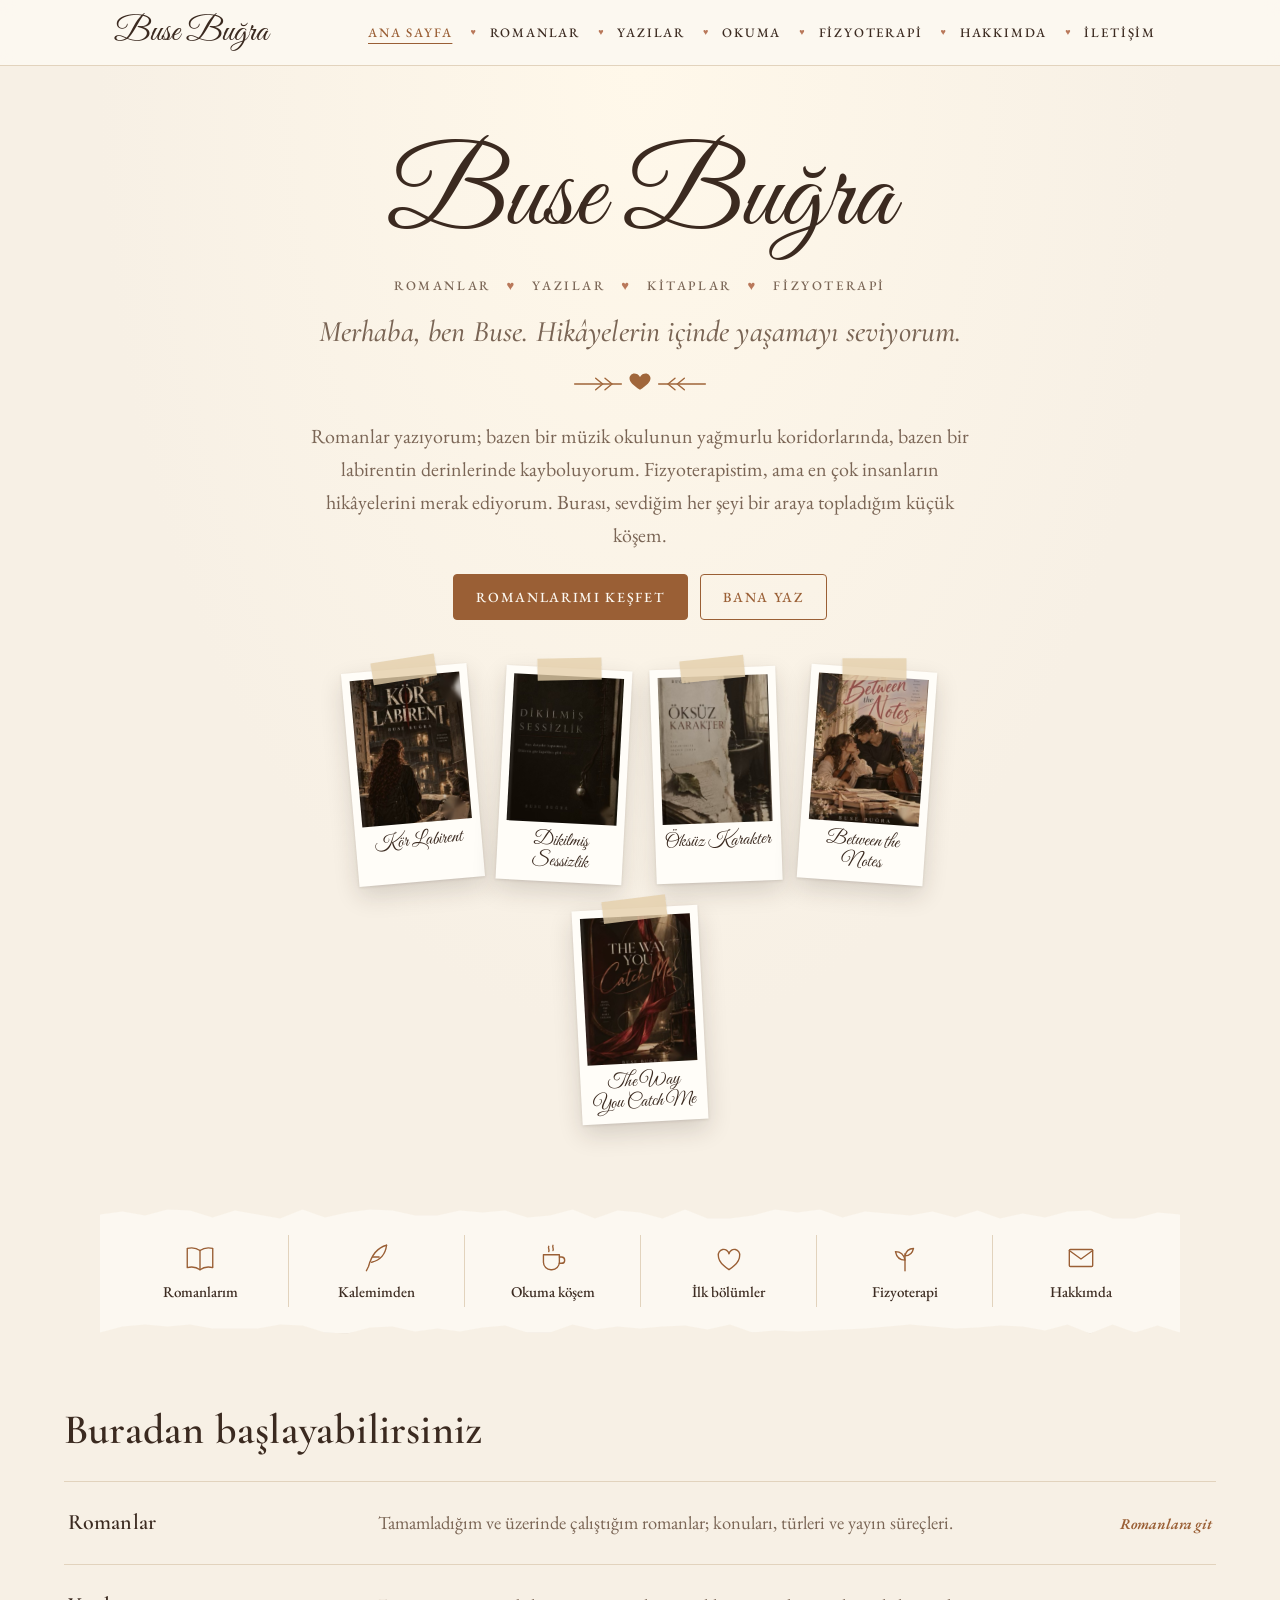
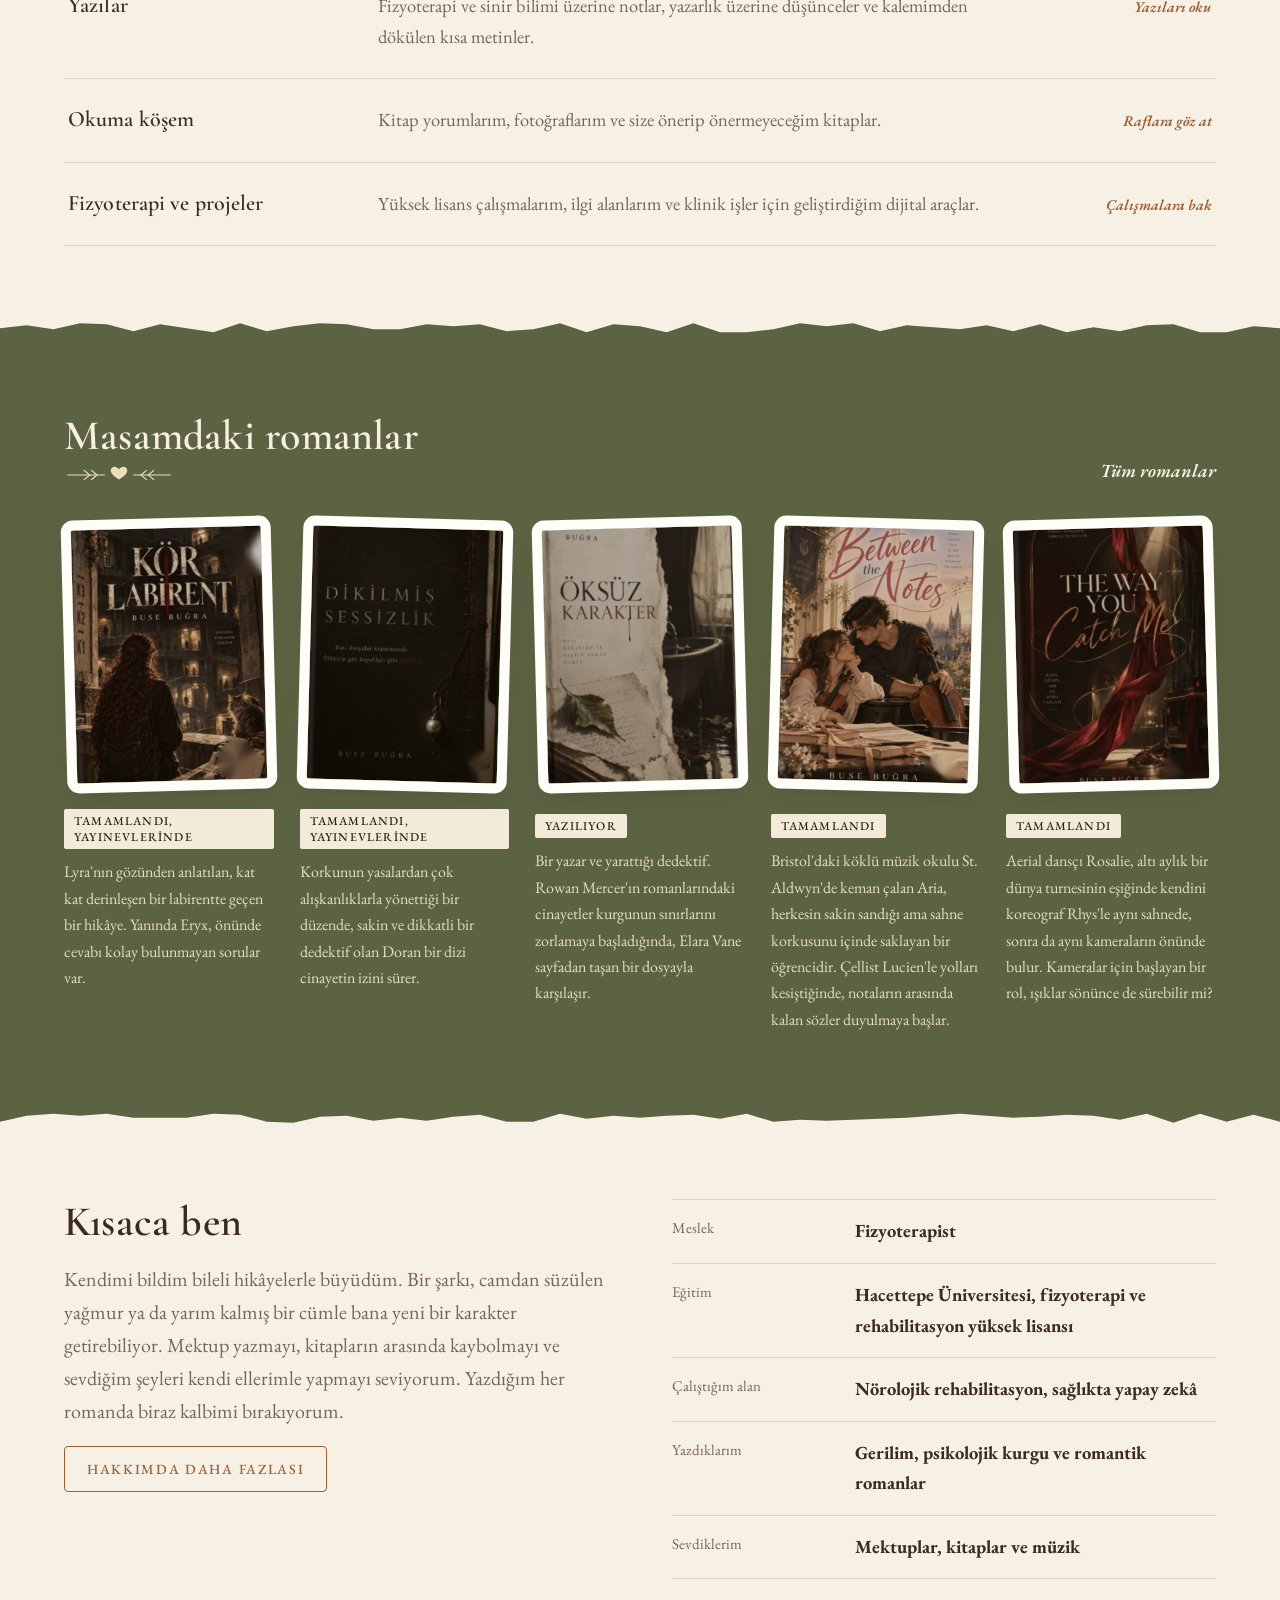
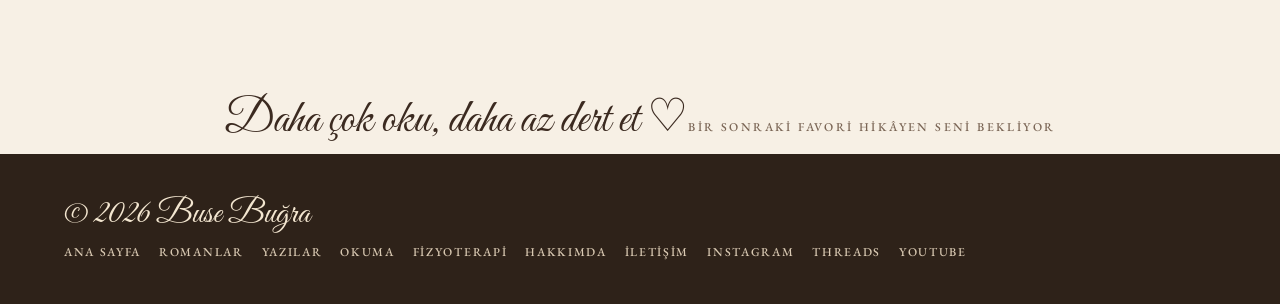
==== commit 015ef891: "Google ve paylaşım için hazırlık: açıklamalar, paylaşım görseli, site haritası Co-Authored-By: Claud" ====
--- a/index.html
+++ b/index.html
@@ -3,8 +3,23 @@
 <head>
 <meta charset="utf-8">
 <meta name="viewport" content="width=device-width, initial-scale=1">
-<title>Buse Buğra</title>
-<meta name="description" content="Buse Buğra'nın romanları, yazıları ve çalışmaları.">
+<title>Buse Buğra — Yazar ve Fizyoterapist</title>
+<!-- SEO -->
+<meta name="description" content="Buse Buğra'nın kişisel sitesi: gerilim, psikolojik kurgu ve romantik romanları, şiirleri, kitap yorumları, şarkıları ve fizyoterapi çalışmaları.">
+<link rel="canonical" href="https://buseebugra88-byte.github.io/">
+<meta property="og:type" content="website">
+<meta property="og:site_name" content="Buse Buğra">
+<meta property="og:locale" content="tr_TR">
+<meta property="og:title" content="Buse Buğra — Yazar ve Fizyoterapist">
+<meta property="og:description" content="Buse Buğra'nın kişisel sitesi: gerilim, psikolojik kurgu ve romantik romanları, şiirleri, kitap yorumları, şarkıları ve fizyoterapi çalışmaları.">
+<meta property="og:url" content="https://buseebugra88-byte.github.io/">
+<meta property="og:image" content="https://buseebugra88-byte.github.io/paylasim.jpg">
+<meta property="og:image:width" content="1200">
+<meta property="og:image:height" content="630">
+<meta name="twitter:card" content="summary_large_image">
+<meta name="theme-color" content="#f7f0e5">
+<script type="application/ld+json">{"@context": "https://schema.org", "@type": "Person", "name": "Buse Buğra", "url": "https://buseebugra88-byte.github.io/", "jobTitle": ["Yazar", "Fizyoterapist"], "alumniOf": {"@type": "CollegeOrUniversity", "name": "Hacettepe Üniversitesi"}, "sameAs": ["https://www.instagram.com/busebugra.author/", "https://www.threads.net/@busebugra.author", "https://www.youtube.com/@buseebugra"], "image": "https://buseebugra88-byte.github.io/paylasim.jpg"}</script>
+<!-- /SEO -->
 <link rel="icon" href="favicon.svg" type="image/svg+xml">
 <link rel="stylesheet" href="style.css">
 <script src="icerik.js"></script>
--- a/style.css
+++ b/style.css
@@ -5,7 +5,7 @@
 COLOUR+TYPE: pudra beyazı zemin, bordo ana renk, gül kurusu vurgu; Literata + Figtree
 LAYOUT: geniş beyaz alan, solda resim sağda metin, altta bantlar halinde bölümler
 */
-@import url("https://fonts.googleapis.com/css2?family=Figtree:wght@400;500;600;700&family=Literata:opsz,wght@7..72,400;7..72,600&family=Fraunces:opsz,wght,SOFT,WONK@9..144,500..900,100,1&family=Caveat:wght@600&family=Cormorant+Garamond:ital,wght@0,500;0,600;0,700;1,500&family=EB+Garamond:ital,wght@0,400;0,500;1,400&family=Allura&display=swap");
+@import url("https://fonts.googleapis.com/css2?family=Figtree:wght@400;500;600;700&family=Literata:opsz,wght@7..72,400;7..72,600&family=Fraunces:opsz,wght,SOFT,WONK@9..144,500..900,100,1&family=Caveat:wght@600&family=Cormorant+Garamond:ital,wght@0,500;0,600;0,700;1,500&family=EB+Garamond:ital,wght@0,400;0,500;1,400&family=Great+Vibes&display=swap");
 
 :root{
   color-scheme:light dark;
@@ -315,7 +315,7 @@
   --indigo:#9a5f35;--indigo-ink:#fcf8f1;--rose:#b9785a;--olive:#5c6343;--espresso:#2e2219;--candle:#e5b562;
   --b1:#5a3a2a;--b2:#9a5f35;--b3:#2e2219;--b4:#5c6343;--b5:#e9dcc6;--b6:#7a6555;--b7:#efe3d0;
   --serif:"Cormorant Garamond","EB Garamond",Georgia,serif;--sans:"EB Garamond",Georgia,serif;
-  --script:"Allura","Caveat",cursive;--sprig:url("data:image/svg+xml,%3Csvg xmlns='http://www.w3.org/2000/svg' viewBox='0 0 120 24'%3E%3Cg fill='none' stroke='%23a0663a' stroke-width='1.2' stroke-linecap='round'%3E%3Cpath d='M4 12h40M76 12h40'/%3E%3Cpath d='M36 12l-6-5M36 12l-6 5M28 12l-6-5M28 12l-6 5M84 12l6-5M84 12l6 5M92 12l6-5M92 12l6 5'/%3E%3Cpath d='M60 17c-6-4-9-7-9-10 0-2 2-4 4-4 2 0 4 1 5 3 1-2 3-3 5-3 2 0 4 2 4 4 0 3-3 6-9 10z' fill='%23a0663a' stroke='none'/%3E%3C/g%3E%3C/svg%3E");
+  --script:"Great Vibes","Caveat",cursive;--sprig:url("data:image/svg+xml,%3Csvg xmlns='http://www.w3.org/2000/svg' viewBox='0 0 120 24'%3E%3Cg fill='none' stroke='%23a0663a' stroke-width='1.2' stroke-linecap='round'%3E%3Cpath d='M4 12h40M76 12h40'/%3E%3Cpath d='M36 12l-6-5M36 12l-6 5M28 12l-6-5M28 12l-6 5M84 12l6-5M84 12l6 5M92 12l6-5M92 12l6 5'/%3E%3Cpath d='M60 17c-6-4-9-7-9-10 0-2 2-4 4-4 2 0 4 1 5 3 1-2 3-3 5-3 2 0 4 2 4 4 0 3-3 6-9 10z' fill='%23a0663a' stroke='none'/%3E%3C/g%3E%3C/svg%3E");
 }
 :root[data-tema=kafe] .k-only{display:block}
 :root[data-tema=kafe] body{font-size:18.5px;line-height:1.65;background:var(--bg)}
@@ -399,3 +399,16 @@
 :root[data-tema=kafe] .pola{width:clamp(100px,11vw,126px);padding:8px 8px 0}
 :root[data-tema=kafe] .pola figcaption{font-size:19px;padding:8px 2px 10px}
 @media(max-width:700px){:root[data-tema=kafe] .nav a+a::before{display:none}:root[data-tema=kafe] .nav a{padding:8px 8px;letter-spacing:.1em}:root[data-tema=kafe] .caps-line span{margin:0 5px}}
+
+/* Şarkılarım */
+.songs-grid{display:grid;grid-template-columns:repeat(auto-fill,minmax(min(100%,260px),1fr));gap:24px}
+.song{margin:0;display:grid;gap:12px}
+.play,.yt{position:relative;display:block;width:100%;aspect-ratio:16/9;border:0;padding:0;border-radius:14px;overflow:hidden;cursor:pointer;background:var(--mist)}
+.play img{width:100%;height:100%;object-fit:cover;display:block;transition:transform .3s}
+.play:hover img{transform:scale(1.03)}
+.play span{position:absolute;inset:0;margin:auto;width:62px;height:62px;border-radius:50%;background:color-mix(in srgb,var(--indigo) 88%,transparent);box-shadow:0 6px 18px rgba(0,0,0,.25)}
+.play span::after{content:"";position:absolute;left:25px;top:19px;border-style:solid;border-width:12px 0 12px 19px;border-color:transparent transparent transparent #fff}
+.yt iframe{position:absolute;inset:0;width:100%;height:100%;border:0}
+.song figcaption{display:grid;gap:2px}.song b{font:600 20px/1.2 var(--serif)}.song small{color:var(--soft);font-size:15px}
+:root[data-tema=kafe] .play,:root[data-tema=kafe] .yt{border-radius:2px;outline:8px solid #fffdf8;box-shadow:0 10px 22px rgba(46,34,25,.18);margin:8px}
+.song-of{margin-top:44px;display:grid;gap:12px}
